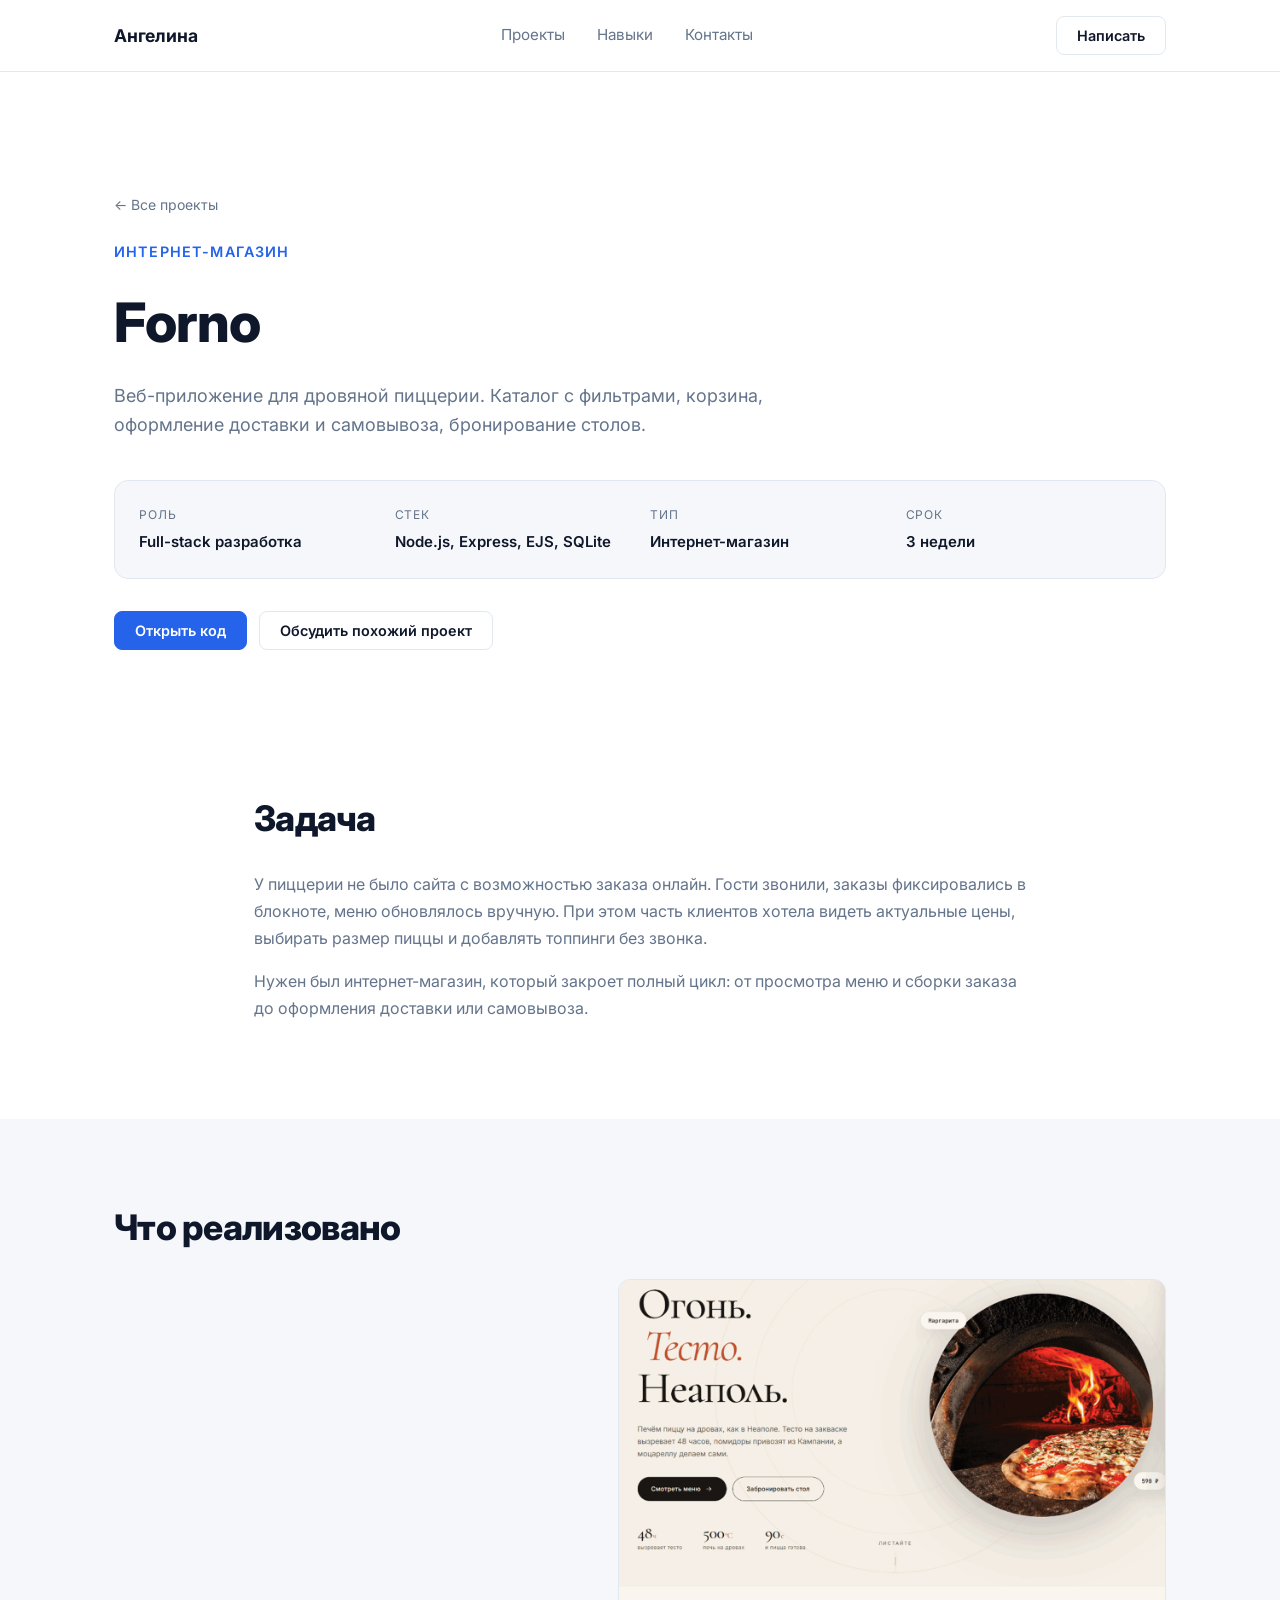
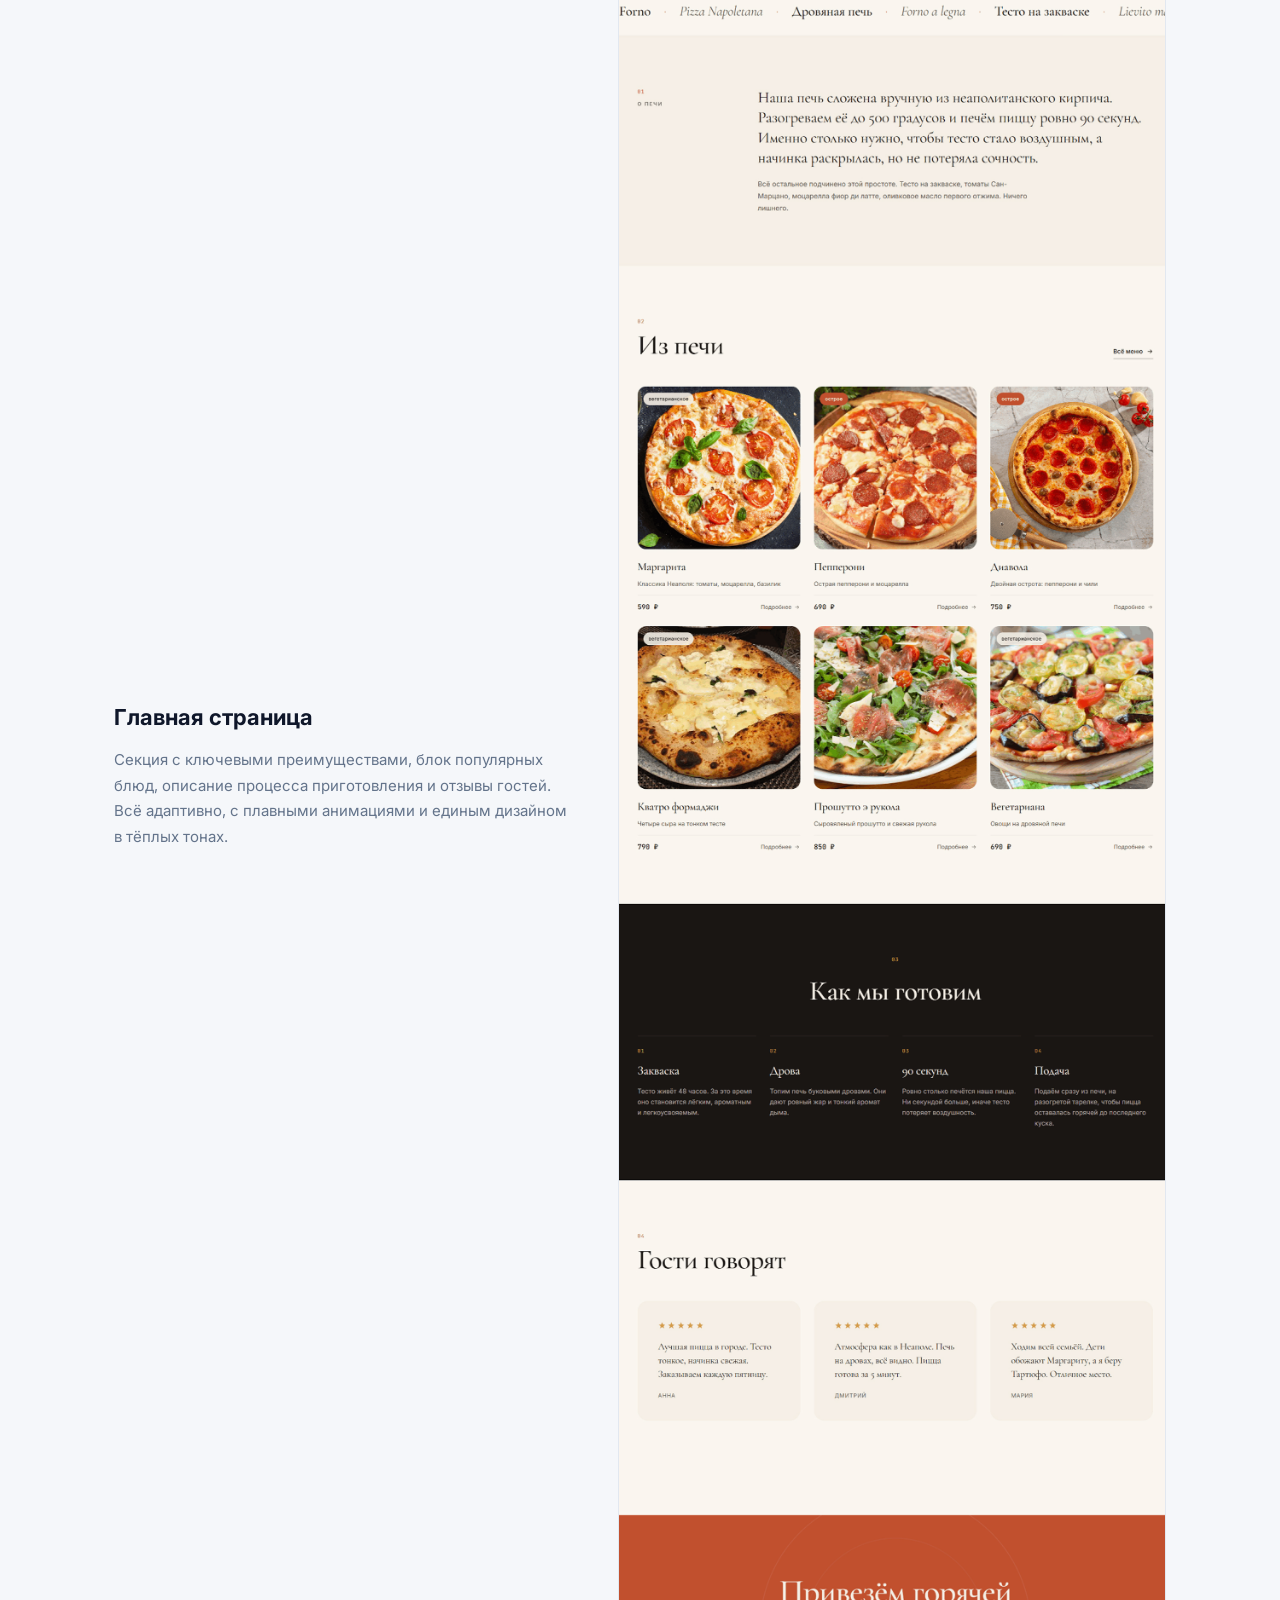
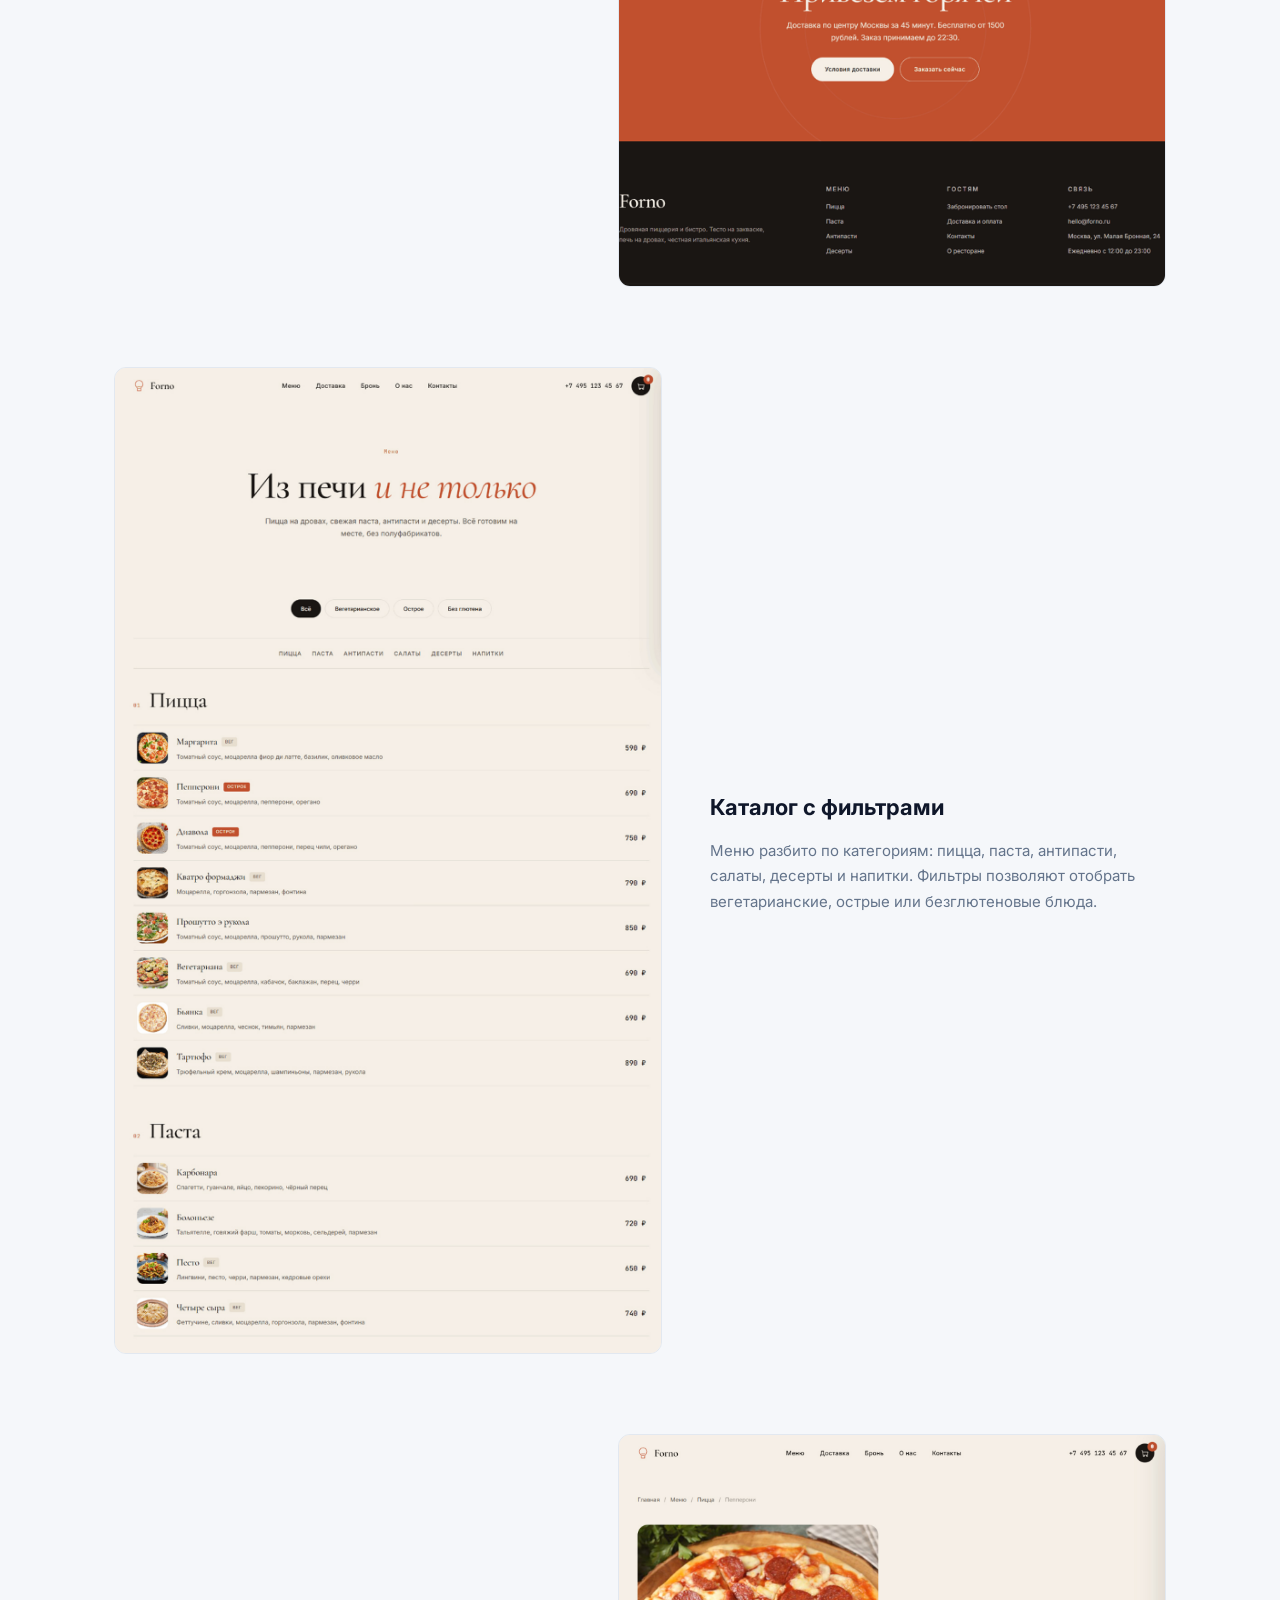
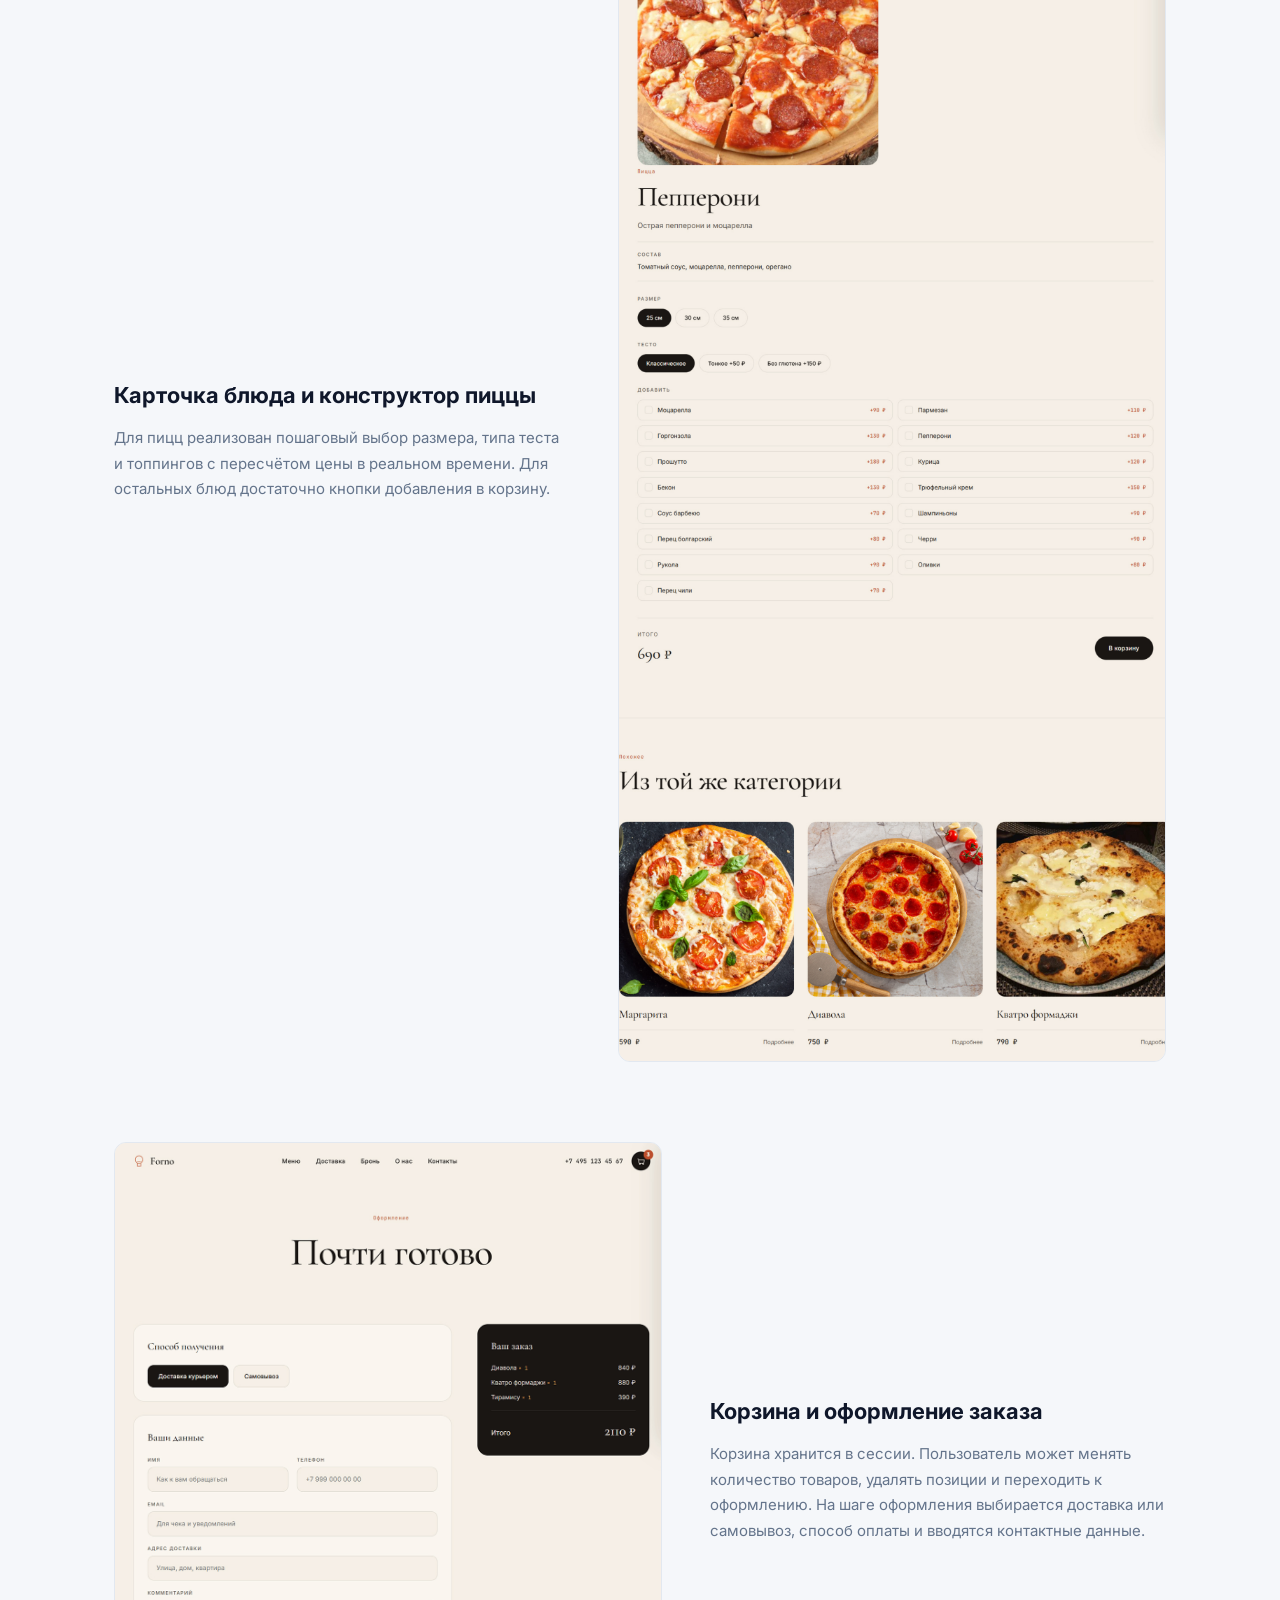
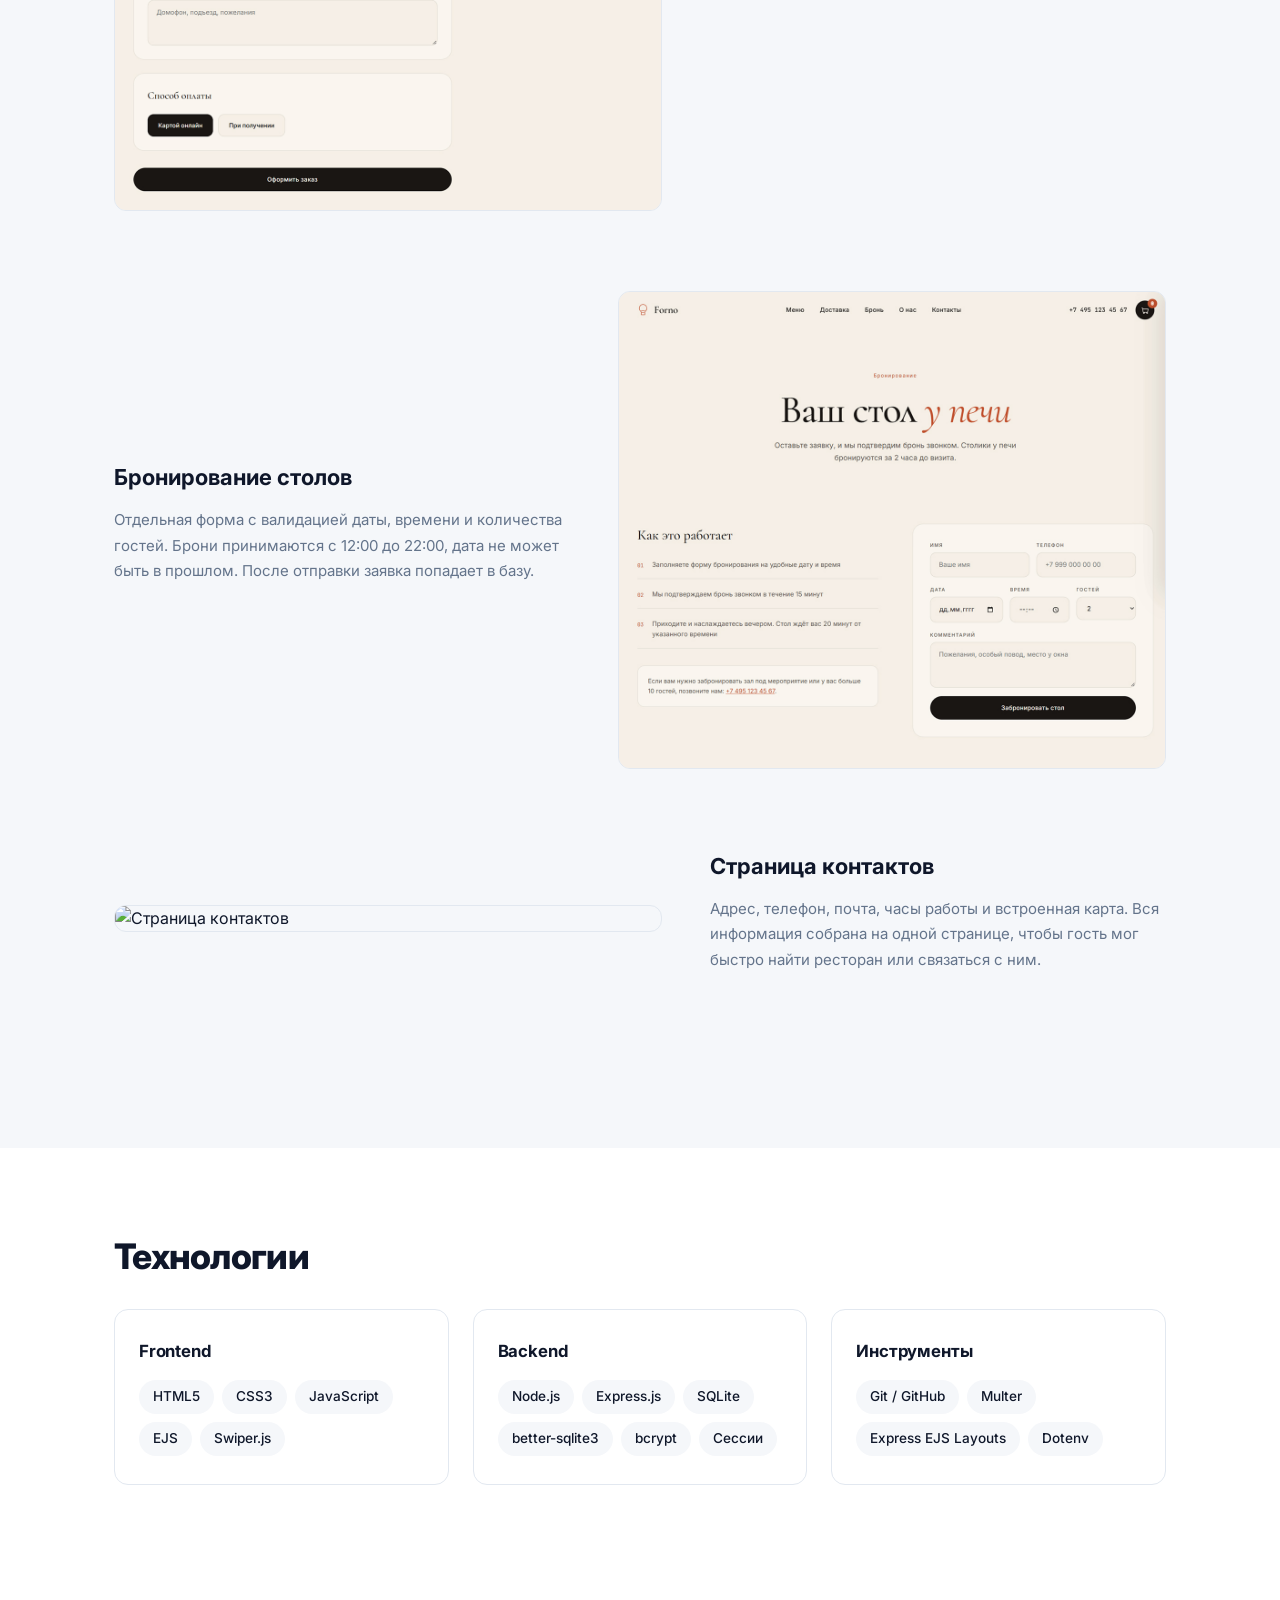
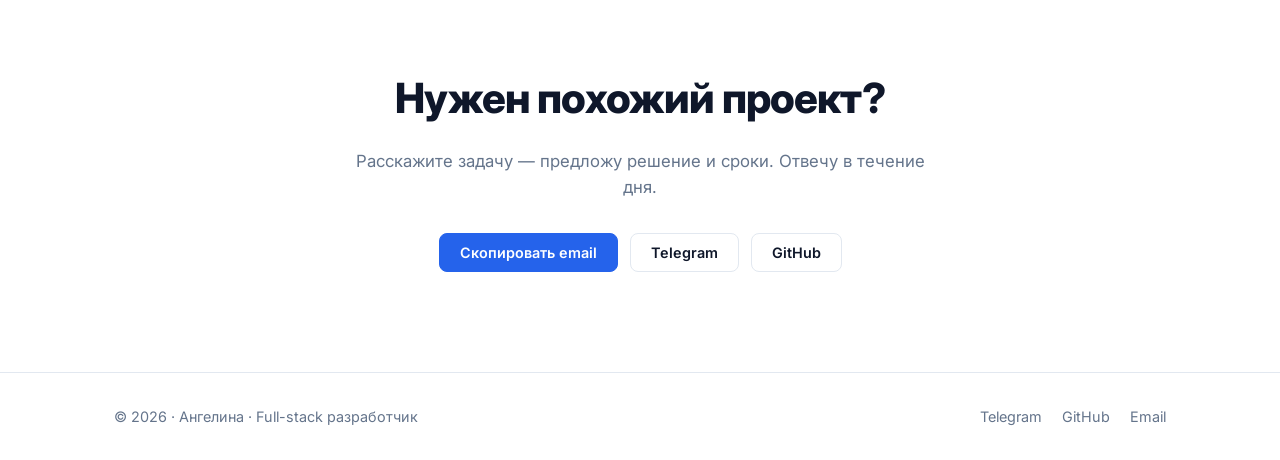
==== case-forno.html @ 330fa79c "//" ====
<!DOCTYPE html>
<html lang="ru">
<head>
<meta charset="UTF-8">
<meta name="viewport" content="width=device-width, initial-scale=1">
<title>Forno — интернет-магазин пиццерии | Ангелина</title>
<meta name="description" content="Кейс: разработка интернет-магазина для дровяной пиццерии. Каталог, корзина, оформление заказов, бронирование столов.">
<link rel="preconnect" href="https://fonts.googleapis.com">
<link rel="preconnect" href="https://fonts.gstatic.com" crossorigin>
<link href="https://fonts.googleapis.com/css2?family=Inter:wght@400;500;600;700&family=JetBrains+Mono:wght@400;500&display=swap" rel="stylesheet">
<link rel="stylesheet" href="css/style.css">
</head>
<body>

<header class="header">
  <div class="container header__inner">
    <a href="index.html" class="header__brand">Ангелина</a>
    <nav class="header__nav">
      <a href="index.html#projects">Проекты</a>
      <a href="index.html#skills">Навыки</a>
      <a href="index.html#contacts">Контакты</a>
    </nav>
    <a href="https://t.me/angelina_webdev" class="btn" target="_blank" rel="noopener">Написать</a>
  </div>
</header>

<main>

<section class="case-hero">
  <div class="container">
    <a href="index.html#projects" class="case-hero__back">← Все проекты</a>
    <p class="hero__label">Интернет-магазин</p>
    <h1 class="case-hero__title">Forno</h1>
    <p class="case-hero__text">
      Веб-приложение для дровяной пиццерии. Каталог с фильтрами, корзина,
      оформление доставки и самовывоза, бронирование столов.
    </p>

    <div class="case-hero__meta">
      <div><span>Роль</span><strong>Full-stack разработка</strong></div>
      <div><span>Стек</span><strong>Node.js, Express, EJS, SQLite</strong></div>
      <div><span>Тип</span><strong>Интернет-магазин</strong></div>
      <div><span>Срок</span><strong>3 недели</strong></div>
    </div>

    <div class="case-hero__actions">
      <a href="https://github.com/Angelina557744/forno-pizza" class="btn btn--solid" target="_blank" rel="noopener">Открыть код</a>
      <a href="https://t.me/angelina_webdev" class="btn" target="_blank" rel="noopener">Обсудить похожий проект</a>
    </div>
  </div>
</section>

<section class="case-section">
  <div class="container case-section__inner">
    <h2 class="case-section__title">Задача</h2>
    <p>
      У пиццерии не было сайта с возможностью заказа онлайн. Гости звонили,
      заказы фиксировались в блокноте, меню обновлялось вручную. При этом
      часть клиентов хотела видеть актуальные цены, выбирать размер пиццы
      и добавлять топпинги без звонка.
    </p>
    <p>
      Нужен был интернет-магазин, который закроет полный цикл: от просмотра
      меню и сборки заказа до оформления доставки или самовывоза.
    </p>
  </div>
</section>

<section class="case-section case-section--alt">
  <div class="container">
    <h2 class="case-section__title">Что реализовано</h2>

    <div class="case-feature">
      <div class="case-feature__text">
        <h3>Главная страница</h3>
        <p>
          Секция с ключевыми преимуществами, блок популярных блюд, описание
          процесса приготовления и отзывы гостей. Всё адаптивно, с плавными
          анимациями и единым дизайном в тёплых тонах.
        </p>
      </div>
      <div class="case-feature__img">
        <img src="img/forno-1.jpg" alt="Главная страница Forno" loading="lazy">
      </div>
    </div>

    <div class="case-feature case-feature--reverse">
      <div class="case-feature__text">
        <h3>Каталог с фильтрами</h3>
        <p>
          Меню разбито по категориям: пицца, паста, антипасти, салаты,
          десерты и напитки. Фильтры позволяют отобрать вегетарианские,
          острые или безглютеновые блюда.
        </p>
      </div>
      <div class="case-feature__img">
        <img src="img/forno-2.jpg" alt="Каталог с фильтрами" loading="lazy">
      </div>
    </div>

    <div class="case-feature">
      <div class="case-feature__text">
        <h3>Карточка блюда и конструктор пиццы</h3>
        <p>
          Для пицц реализован пошаговый выбор размера, типа теста и топпингов
          с пересчётом цены в реальном времени. Для остальных блюд достаточно
          кнопки добавления в корзину.
        </p>
      </div>
      <div class="case-feature__img">
        <img src="img/forno-3.jpg" alt="Карточка блюда" loading="lazy">
      </div>
    </div>

    <div class="case-feature case-feature--reverse">
      <div class="case-feature__text">
        <h3>Корзина и оформление заказа</h3>
        <p>
          Корзина хранится в сессии. Пользователь может менять количество
          товаров, удалять позиции и переходить к оформлению. На шаге
          оформления выбирается доставка или самовывоз, способ оплаты
          и вводятся контактные данные.
        </p>
      </div>
      <div class="case-feature__img">
        <img src="img/forno-4.jpg" alt="Корзина и оформление заказа" loading="lazy">
      </div>
    </div>

    <div class="case-feature">
      <div class="case-feature__text">
        <h3>Бронирование столов</h3>
        <p>
          Отдельная форма с валидацией даты, времени и количества гостей.
          Брони принимаются с 12:00 до 22:00, дата не может быть в прошлом.
          После отправки заявка попадает в базу.
        </p>
      </div>
      <div class="case-feature__img">
        <img src="img/forno-5.jpg" alt="Бронирование столов" loading="lazy">
      </div>
    </div>

    <div class="case-feature case-feature--reverse">
      <div class="case-feature__text">
        <h3>Страница контактов</h3>
        <p>
          Адрес, телефон, почта, часы работы и встроенная карта.
          Вся информация собрана на одной странице, чтобы гость мог
          быстро найти ресторан или связаться с ним.
        </p>
      </div>
      <div class="case-feature__img">
        <img src="img/forno-6.jpg" alt="Страница контактов" loading="lazy">
      </div>
    </div>

  </div>
</section>

<section class="case-section">
  <div class="container">
    <h2 class="case-section__title">Технологии</h2>
    <div class="skills__groups">
      <div class="skills__group">
        <h3 class="skills__label">Frontend</h3>
        <ul class="skills__list">
          <li>HTML5</li><li>CSS3</li><li>JavaScript</li>
          <li>EJS</li><li>Swiper.js</li>
        </ul>
      </div>
      <div class="skills__group">
        <h3 class="skills__label">Backend</h3>
        <ul class="skills__list">
          <li>Node.js</li><li>Express.js</li><li>SQLite</li>
          <li>better-sqlite3</li><li>bcrypt</li><li>Сессии</li>
        </ul>
      </div>
      <div class="skills__group">
        <h3 class="skills__label">Инструменты</h3>
        <ul class="skills__list">
          <li>Git / GitHub</li><li>Multer</li>
          <li>Express EJS Layouts</li><li>Dotenv</li>
        </ul>
      </div>
    </div>
  </div>
</section>

<section class="cta">
  <div class="container cta__inner">
    <h2 class="cta__title">Нужен похожий проект?</h2>
    <p class="cta__text">Расскажите задачу — предложу решение и сроки. Отвечу в течение дня.</p>
    <div class="cta__actions">
      <button class="btn btn--solid copy-email" data-email="a.webdev@mail.ru">Скопировать email</button>
      <a href="https://t.me/angelina_webdev" class="btn" target="_blank" rel="noopener">Telegram</a>
      <a href="https://github.com/angelina557744" class="btn" target="_blank" rel="noopener">GitHub</a>
    </div>
  </div>
</section>

</main>

<footer class="footer">
  <div class="container footer__inner">
    <span>© 2026 · Ангелина · Full-stack разработчик</span>
    <div class="footer__links">
      <a href="https://t.me/angelina_webdev" target="_blank" rel="noopener">Telegram</a>
      <a href="https://github.com/angelina557744" target="_blank" rel="noopener">GitHub</a>
      <a href="mailto:a.webdev@mail.ru">Email</a>
    </div>
  </div>
</footer>

<script data-goatcounter="https://angelina557744.goatcounter.com/count"
        async src="//gc.zgo.at/count.js"></script>
<script src="js/script.js"></script>

</body>
</html>
---- css/style.css ----
/* ============ RESET ============ */
*,*::before,*::after{box-sizing:border-box;margin:0;padding:0}

:root{
  --bg:#ffffff;
  --bg-soft:#f5f7fa;
  --text:#0f172a;
  --text-soft:#64748b;
  --accent:#2563eb;
  --accent-hover:#1d4ed8;
  --border:#e2e8f0;
  --radius:14px;
}

html{scroll-behavior:smooth}

body{
  font-family:'Inter',-apple-system,BlinkMacSystemFont,'Segoe UI',sans-serif;
  background:var(--bg);
  color:var(--text);
  line-height:1.6;
  font-size:16px;
  -webkit-font-smoothing:antialiased;
}

img{max-width:100%;display:block}
a{color:inherit;text-decoration:none}
ul{list-style:none}

.container{max-width:1100px;margin:0 auto;padding:0 24px}


/* ============ HEADER ============ */
.header{
  position:sticky;top:0;z-index:50;
  background:rgba(255,255,255,.85);
  backdrop-filter:blur(12px);
  border-bottom:1px solid var(--border);
}
.header__inner{
  display:flex;align-items:center;justify-content:space-between;
  padding:16px 24px;gap:20px;
}
.header__brand{
  font:700 1.1rem 'Inter';
  color:var(--text);
  letter-spacing:-.01em;
}
.header__nav{display:none;gap:32px}
@media(min-width:768px){.header__nav{display:flex}}
.header__nav a{
  font-size:.95rem;color:var(--text-soft);
  transition:color .2s;
}
.header__nav a:hover{color:var(--accent)}


/* ============ BUTTONS ============ */
.btn{
  display:inline-flex;align-items:center;justify-content:center;
  padding:10px 20px;
  font:600 .9rem 'Inter';
  border-radius:8px;
  border:1px solid var(--border);
  background:#fff;
  color:var(--text);
  cursor:pointer;
  transition:all .2s;
  white-space:nowrap;
}
.btn:hover{
  border-color:var(--accent);
  color:var(--accent);
}
.btn--solid{
  background:var(--accent);
  border-color:var(--accent);
  color:#fff;
}
.btn--solid:hover{
  background:var(--accent-hover);
  border-color:var(--accent-hover);
  color:#fff;
}
.copy-email.is-copied{
  background:#10b981 !important;
  border-color:#10b981 !important;
  color:#fff !important;
}


/* ============ HERO ============ */
.hero{
  padding:80px 0 100px;
  background:var(--bg-soft);
}
.hero__inner{
  display:grid;
  grid-template-columns:1fr;
  gap:48px;
  align-items:center;
}
@media(min-width:768px){
  .hero__inner{grid-template-columns:1.4fr 1fr;gap:80px}
}

.hero__label{
  font-size:.9rem;
  font-weight:600;
  color:var(--accent);
  text-transform:uppercase;
  letter-spacing:.08em;
  margin-bottom:16px;
}
.hero__title{
  font-size:clamp(2rem,5vw,3.2rem);
  font-weight:800;
  letter-spacing:-.02em;
  line-height:1.1;
  margin-bottom:20px;
}
.hero__text{
  font-size:1.05rem;
  color:var(--text-soft);
  max-width:52ch;
  margin-bottom:32px;
}
.hero__actions{
  display:flex;flex-wrap:wrap;gap:12px;
}

.hero__right{
  display:flex;justify-content:center;align-items:center;
}


/* ============ ТЕРМИНАЛ ============ */
.hero__terminal{
  width:100%;
  max-width:420px;
  background:#0f172a;
  border-radius:12px;
  overflow:hidden;
  box-shadow:0 24px 60px -20px rgba(15,23,42,.45);
  font-family:'JetBrains Mono',monospace;
  transform:rotate(-1deg);
  transition:transform .4s cubic-bezier(.2,.7,.2,1),box-shadow .4s;
}
.hero__terminal:hover{
  transform:rotate(0deg) translateY(-4px);
  box-shadow:0 32px 80px -20px rgba(15,23,42,.55);
}

.hero__terminal-bar{
  display:flex;align-items:center;gap:6px;
  padding:10px 14px;
  background:#1e293b;
  border-bottom:1px solid #334155;
}
.hero__terminal-bar span{
  width:10px;height:10px;border-radius:50%;
  background:#475569;
}
.hero__terminal-bar span:nth-child(1){background:#ef4444}
.hero__terminal-bar span:nth-child(2){background:#eab308}
.hero__terminal-bar span:nth-child(3){background:#22c55e}
.hero__terminal-bar em{
  margin-left:auto;
  font-size:.7rem;
  color:#94a3b8;
  font-style:normal;
  letter-spacing:.02em;
}

.hero__terminal-body{
  padding:18px 20px 22px;
  font-size:.82rem;
  line-height:1.85;
  color:#e2e8f0;
  overflow-x:auto;
}
.hero__terminal-body p{margin:0;white-space:nowrap}
.t-prompt{color:#22c55e}
.t-out{color:#94a3b8}
.t-out--indent{padding-left:20px}
.t-green{color:#4ade80}
.t-yellow{color:#facc15}

.t-cursor{
  display:inline-block;
  width:8px;height:13px;
  background:#4ade80;
  vertical-align:middle;
  animation:blink 1s steps(1) infinite;
}
@keyframes blink{50%{opacity:0}}


/* ============ SECTION HEAD ============ */
.section__head{
  text-align:center;
  margin-bottom:56px;
}
.section__title{
  font-size:clamp(1.8rem,4vw,2.6rem);
  font-weight:800;
  letter-spacing:-.02em;
  margin-bottom:12px;
}
.section__sub{
  color:var(--text-soft);
  font-size:1.05rem;
}


/* ============ PROJECTS ============ */
.projects{padding:80px 0}

.projects__grid{
  display:grid;
  grid-template-columns:1fr;
  gap:32px;
}
@media(min-width:700px){
  .projects__grid{grid-template-columns:repeat(2,1fr)}
}
@media(min-width:1000px){
  .projects__grid{grid-template-columns:repeat(3,1fr)}
}

.project{
  background:#fff;
  border:1px solid var(--border);
  border-radius:var(--radius);
  overflow:hidden;
  display:flex;
  flex-direction:column;
  transition:transform .25s,box-shadow .25s,border-color .25s;
}
.project:hover{
  transform:translateY(-4px);
  border-color:#cbd5e1;
  box-shadow:0 12px 32px -12px rgba(15,23,42,.15);
}

.project__link{display:block}

.project__image{
  width:100%;
  aspect-ratio:16/10;
  overflow:hidden;
  background:var(--bg-soft);
}
.project__image img{
  width:100%;height:100%;
  object-fit:cover;
  object-position:top center;
  display:block;
  transition:transform .4s;
}
.project:hover .project__image img{transform:scale(1.04)}

.project__body{padding:20px 22px 16px}

.project__tag{
  display:inline-block;
  padding:3px 10px;
  background:#eff6ff;
  color:var(--accent);
  font-size:.7rem;
  font-weight:700;
  text-transform:uppercase;
  letter-spacing:.06em;
  border-radius:6px;
  margin-bottom:10px;
}
.project__title{
  font-size:1.15rem;
  font-weight:700;
  letter-spacing:-.01em;
  margin-bottom:8px;
}
.project__desc{
  font-size:.92rem;
  color:var(--text-soft);
  line-height:1.5;
}

/* Кнопки в карточке проекта */
.project__links {
  display: flex;
  gap: 8px;
  padding: 0 22px 20px;
  margin-top: auto;
}

.project__btn {
  display: inline-flex;
  align-items: center;
  justify-content: center;
  padding: 8px 16px;
  font-size: .85rem;
  font-weight: 600;
  border-radius: 8px;
  border: 1px solid transparent;
  text-decoration: none;
  cursor: pointer;
  transition: background-color .2s, border-color .2s, color .2s;
}

.project__btn--solid {
  background: var(--accent);
  border-color: var(--accent);
  color: #fff;
}

.project__btn--solid:hover {
  background: var(--accent-hover);
  border-color: var(--accent-hover);
  color: #fff;
}

.project__btn--ghost {
  background: #fff;
  border-color: var(--border);
  color: var(--text);
}

.project__btn--ghost:hover {
  border-color: var(--accent);
  color: var(--accent);
}


/* ============ SKILLS ============ */
.skills{
  padding:80px 0;
  background:var(--bg-soft);
}
.skills__groups{
  display:grid;
  grid-template-columns:1fr;
  gap:24px;
}
@media(min-width:768px){
  .skills__groups{grid-template-columns:repeat(3,1fr)}
}
.skills__group{
  background:#fff;
  border:1px solid var(--border);
  border-radius:var(--radius);
  padding:28px 24px;
}
.skills__label{
  font-size:1.05rem;
  font-weight:700;
  margin-bottom:16px;
  letter-spacing:-.01em;
}
.skills__list{
  display:flex;flex-wrap:wrap;gap:8px;
}
.skills__list li{
  padding:6px 14px;
  background:var(--bg-soft);
  border-radius:999px;
  font-size:.85rem;
  color:var(--text);
  font-weight:500;
}


/* ============ CTA ============ */
.cta{
  padding:100px 0;
  text-align:center;
}
.cta__inner{max-width:640px;margin:0 auto}
.cta__title{
  font-size:clamp(1.8rem,4vw,2.6rem);
  font-weight:800;
  letter-spacing:-.02em;
  margin-bottom:16px;
}
.cta__text{
  color:var(--text-soft);
  font-size:1.05rem;
  margin-bottom:32px;
}
.cta__actions{
  display:flex;
  justify-content:center;
  flex-wrap:wrap;
  gap:12px;
}


/* ============ FOOTER ============ */
.footer{
  border-top:1px solid var(--border);
  padding:32px 0;
  background:#fff;
}
.footer__inner{
  display:flex;
  flex-direction:column;
  gap:16px;
  align-items:center;
  text-align:center;
  font-size:.9rem;
  color:var(--text-soft);
}
@media(min-width:640px){
  .footer__inner{flex-direction:row;justify-content:space-between;text-align:left}
}
.footer__links{display:flex;gap:20px}
.footer__links a{
  color:var(--text-soft);
  transition:color .2s;
}
.footer__links a:hover{color:var(--accent)}


/* ============ MOBILE ============ */
@media(max-width:640px){
  .header__inner{padding:14px 20px}
  .header__nav{display:none}
  .hero{padding:60px 0 70px}
  .hero__terminal{max-width:100%;transform:none}
  .hero__terminal-body{font-size:.75rem;padding:16px 16px 18px}
  .hero__title{font-size:1.8rem}
}


/* ============================================================
   СТРАНИЦА КЕЙСА
   ============================================================ */

.case-hero{padding:120px 0 60px}

.case-hero__back{
  display:inline-block;
  margin-bottom:24px;
  font-size:14px;
  color:var(--text-soft);
  transition:color .2s;
}
.case-hero__back:hover{color:var(--accent)}

.case-hero__title{
  font-size:clamp(2rem,5vw,3.4rem);
  font-weight:800;
  letter-spacing:-.02em;
  margin:8px 0 16px;
}
.case-hero__text{
  max-width:720px;
  font-size:18px;
  line-height:1.6;
  color:var(--text-soft);
}
.case-hero__meta{
  display:grid;
  grid-template-columns:repeat(auto-fit,minmax(180px,1fr));
  gap:20px;
  margin:40px 0 32px;
  padding:24px;
  border:1px solid var(--border);
  border-radius:var(--radius);
  background:var(--bg-soft);
}
.case-hero__meta div{
  display:flex;
  flex-direction:column;
  gap:6px;
}
.case-hero__meta span{
  font-size:12px;
  text-transform:uppercase;
  letter-spacing:.08em;
  color:var(--text-soft);
}
.case-hero__meta strong{
  font-size:15px;
  font-weight:600;
}
.case-hero__actions{
  display:flex;
  gap:12px;
  flex-wrap:wrap;
}


/* ===== Секции кейса ===== */
.case-section{padding:80px 0}
.case-section--alt{background:var(--bg-soft)}
.case-section__inner{max-width:820px}
.case-section__title{
  font-size:clamp(1.5rem,3vw,2.2rem);
  font-weight:800;
  letter-spacing:-.02em;
  margin-bottom:24px;
}
.case-section p{
  font-size:16px;
  line-height:1.7;
  color:var(--text-soft);
  margin-bottom:16px;
}


/* ===== Блоки "фича + скриншот" ===== */
.case-feature{
  display:grid;
  grid-template-columns:1fr 1.2fr;
  gap:48px;
  align-items:center;
  margin-bottom:80px;
}
.case-feature--reverse{
  grid-template-columns:1.2fr 1fr;
}
.case-feature--reverse .case-feature__text{order:2}
.case-feature--reverse .case-feature__img{order:1}

.case-feature__text h3{
  font-size:22px;
  font-weight:700;
  margin-bottom:12px;
}
.case-feature__text p{
  font-size:15px;
  line-height:1.7;
  color:var(--text-soft);
}
.case-feature__img img{
  width:100%;
  border-radius:12px;
  border:1px solid var(--border);
  display:block;
}

@media(max-width:860px){
  .case-feature,
  .case-feature--reverse{
    grid-template-columns:1fr;
    gap:20px;
    margin-bottom:56px;
  }
  .case-feature--reverse .case-feature__text{order:1}
  .case-feature--reverse .case-feature__img{order:2}
}
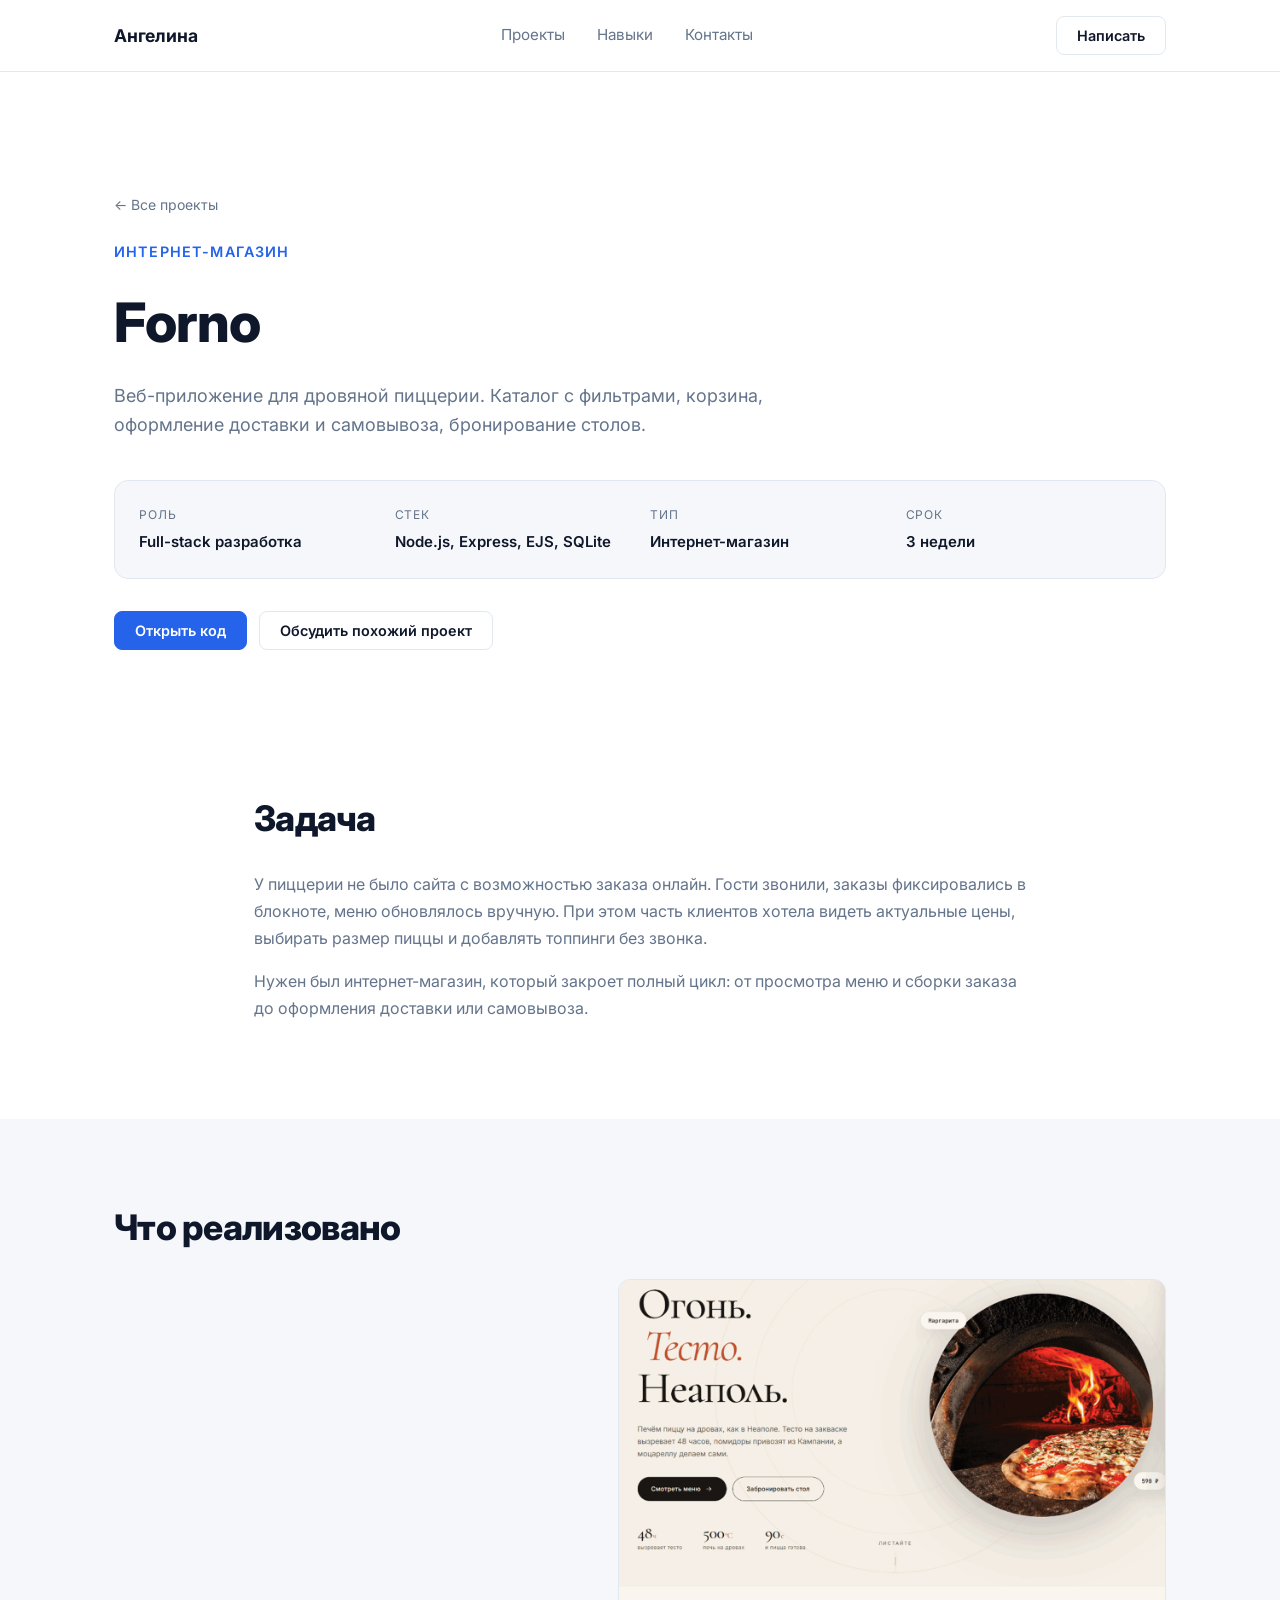
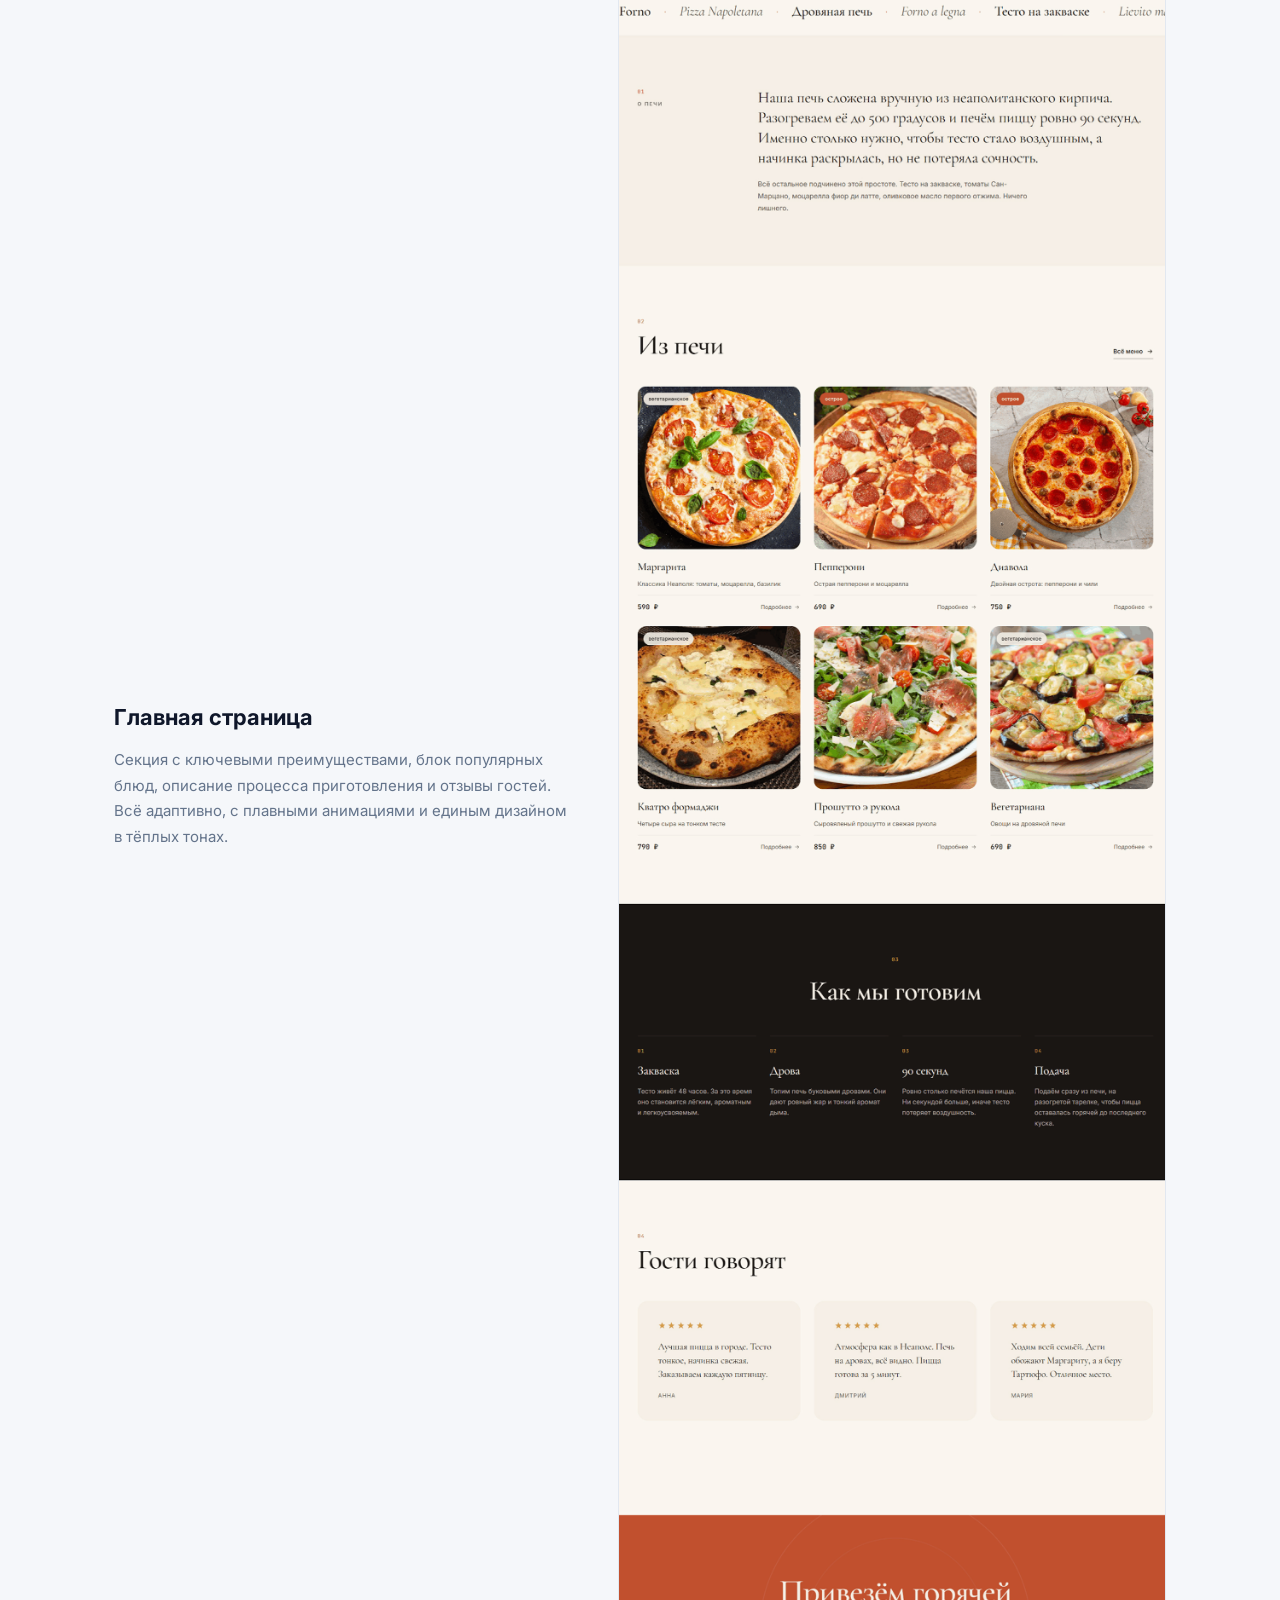
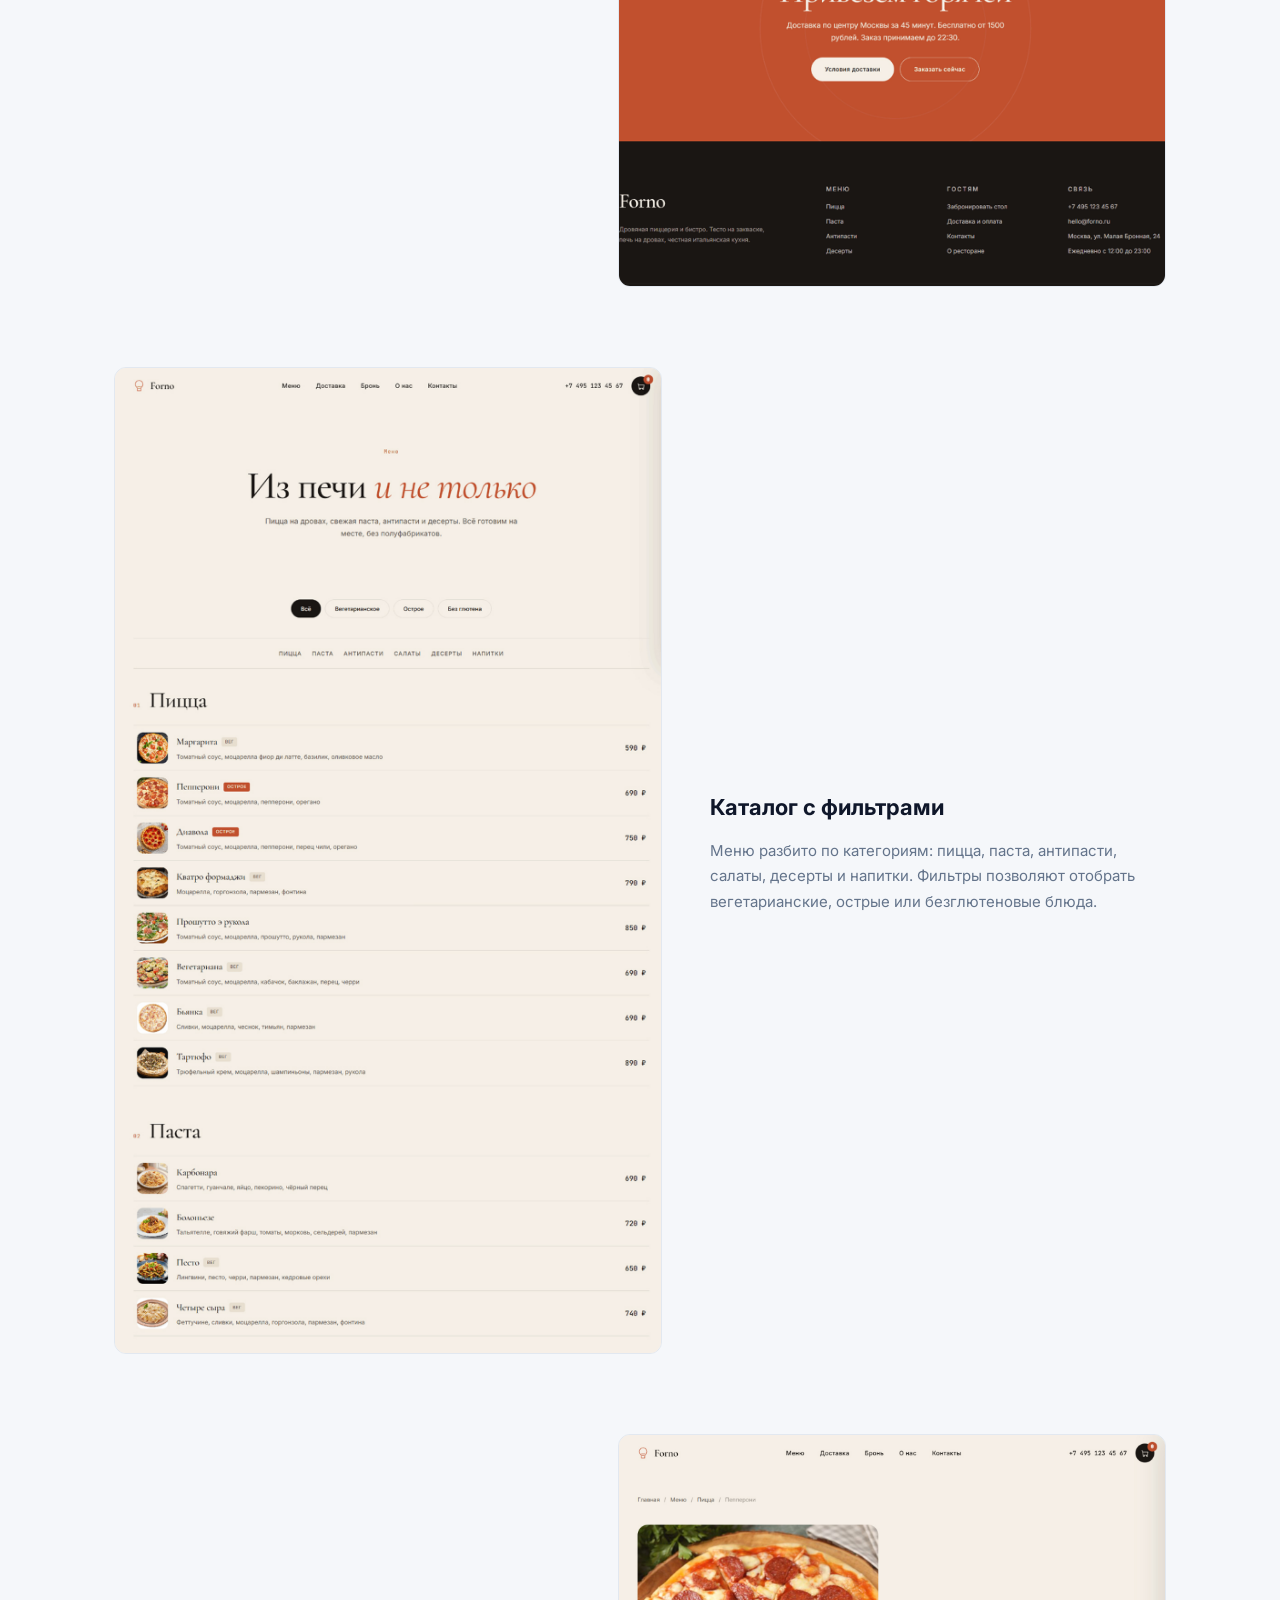
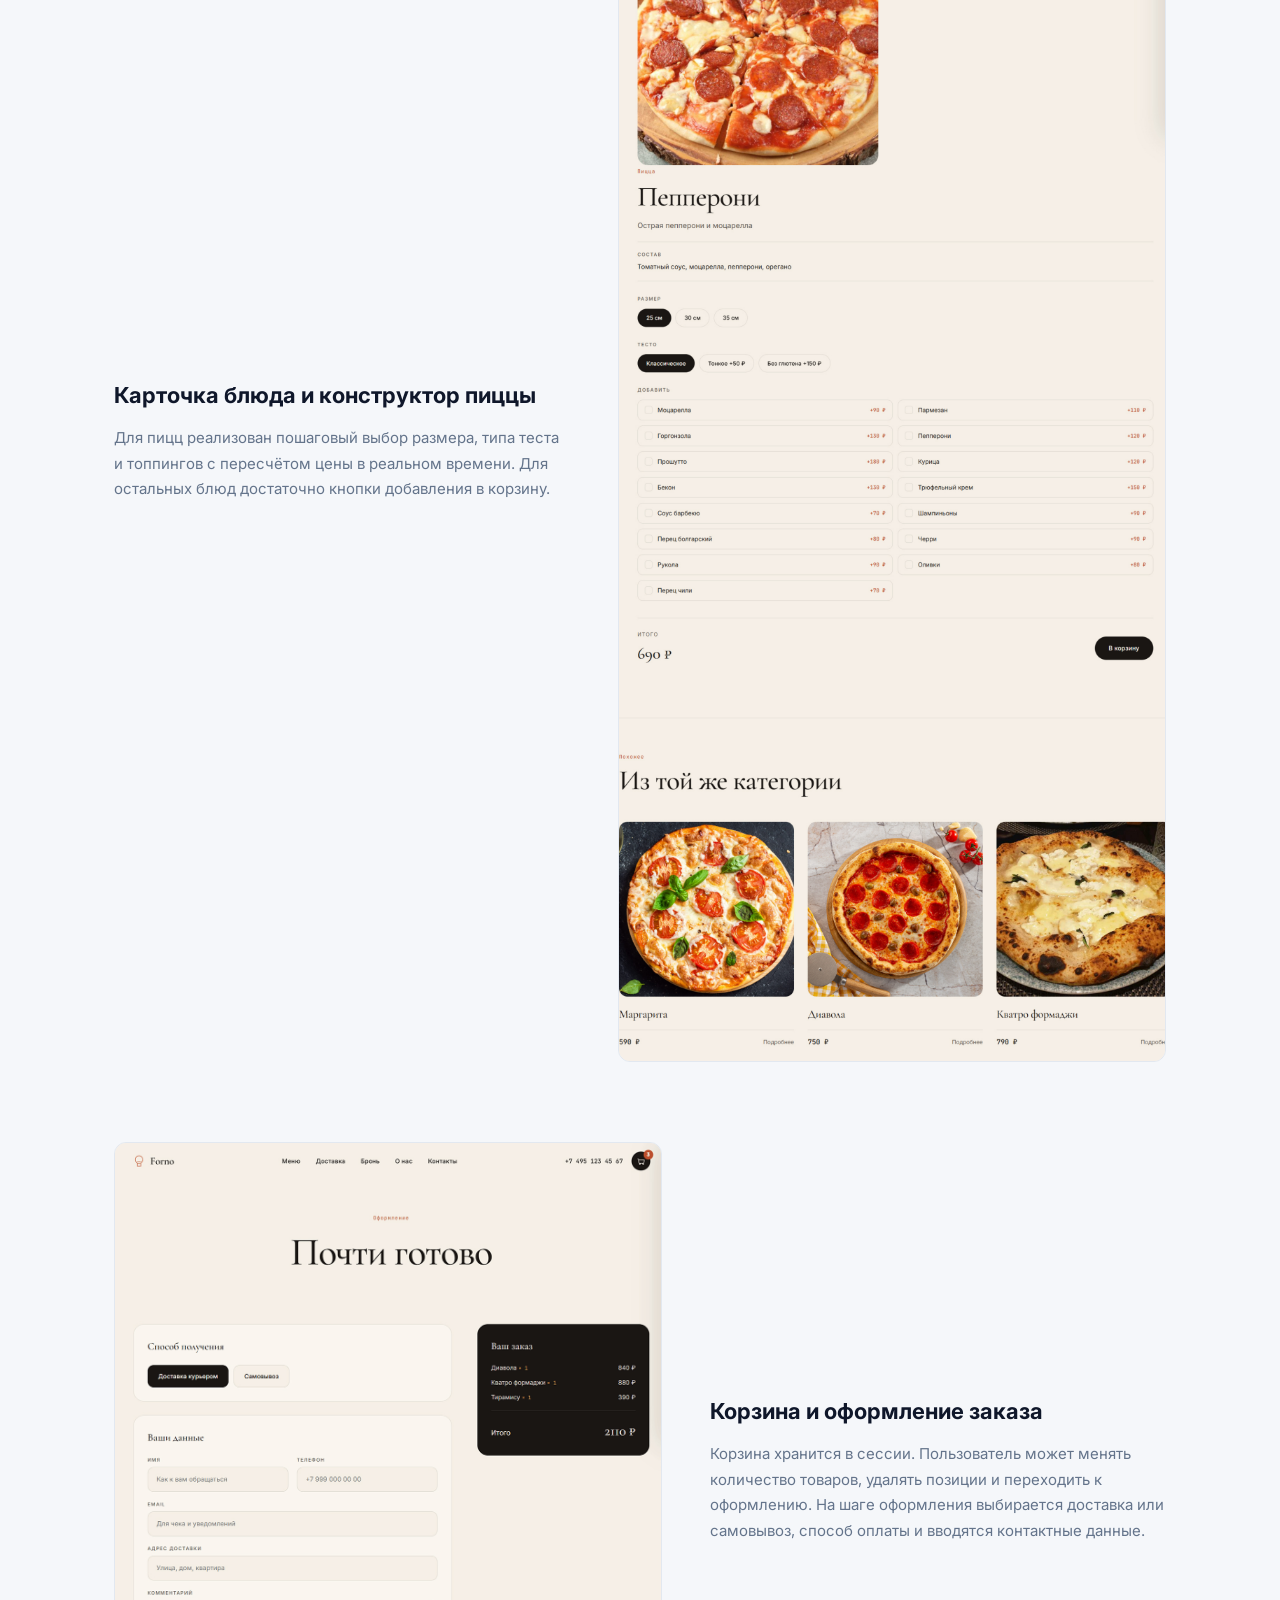
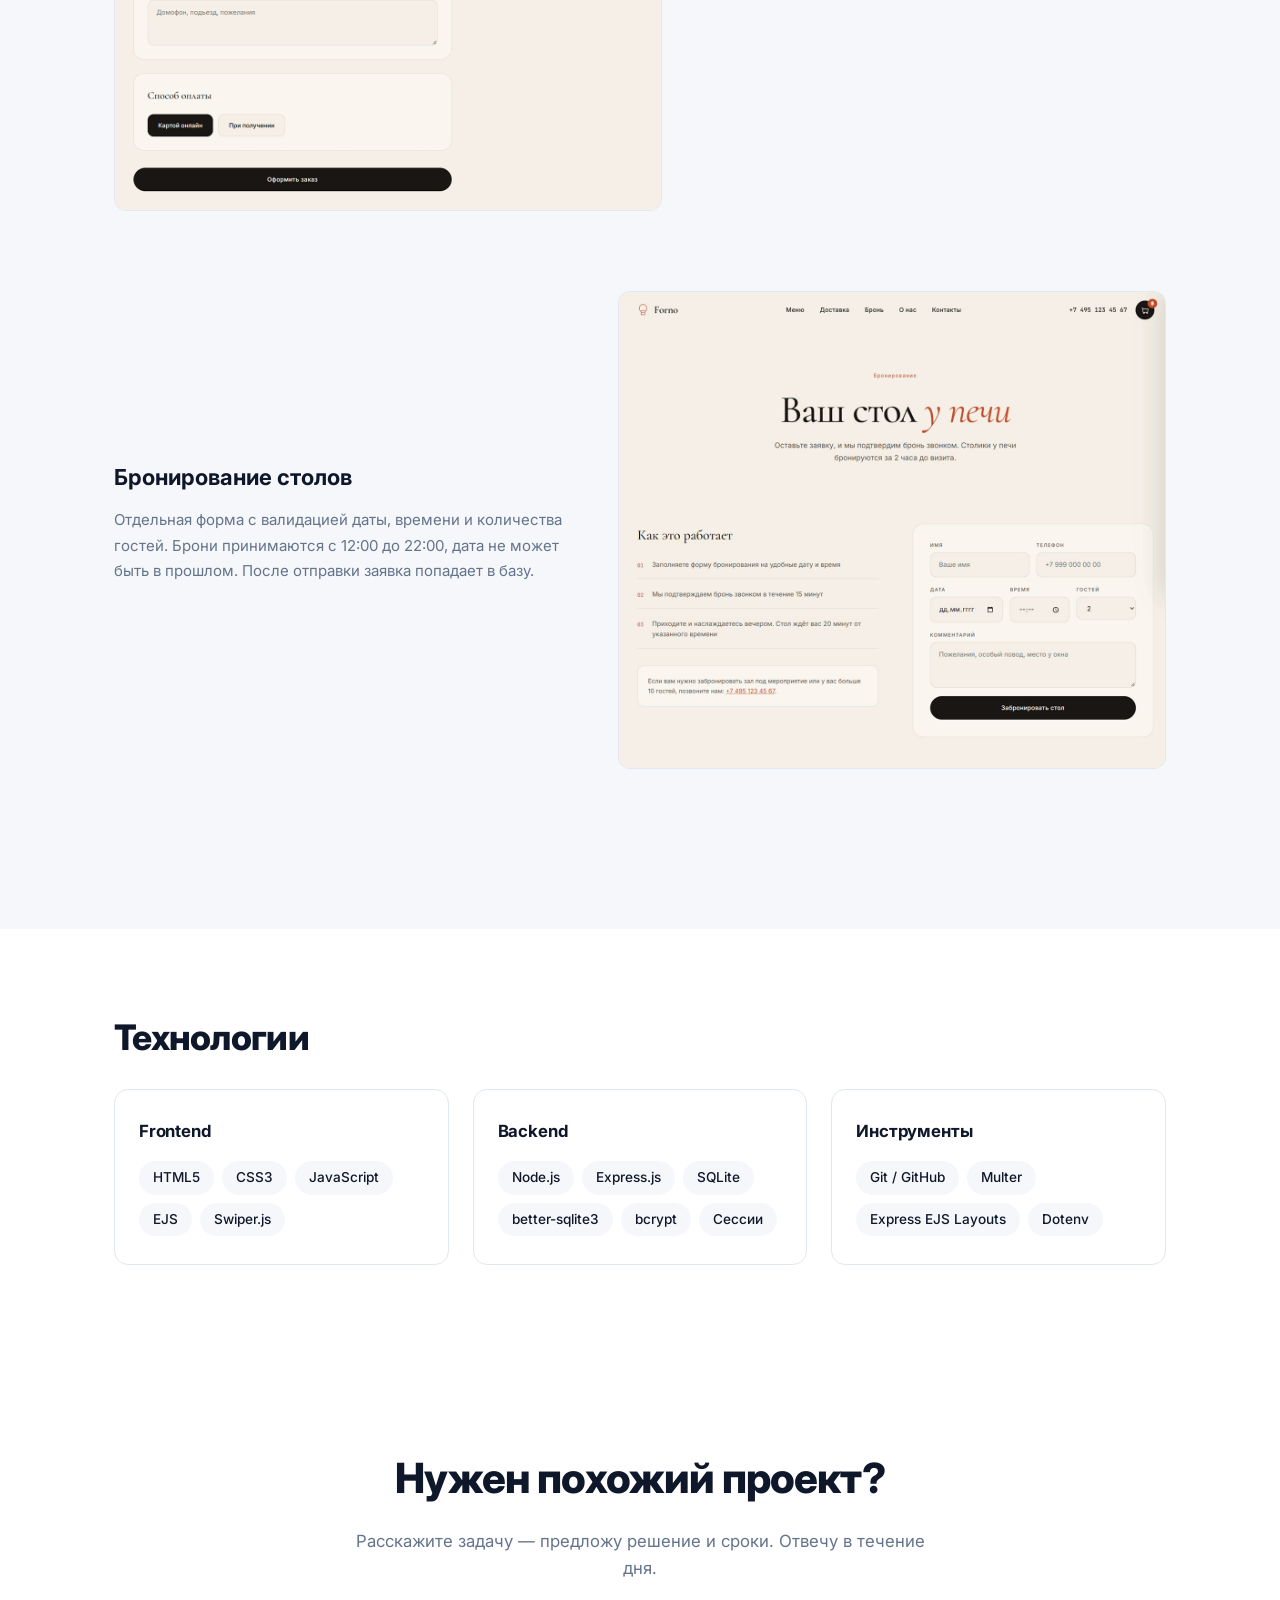
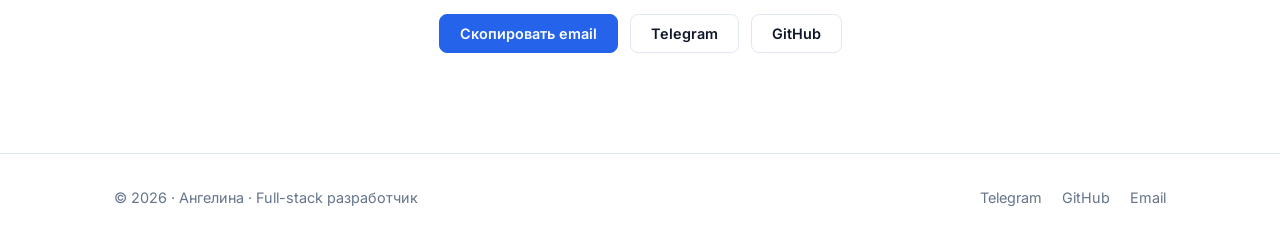
==== commit 854c1c95: "/" ====
--- a/case-forno.html
+++ b/case-forno.html
@@ -141,19 +141,6 @@
       </div>
     </div>
 
-    <div class="case-feature case-feature--reverse">
-      <div class="case-feature__text">
-        <h3>Страница контактов</h3>
-        <p>
-          Адрес, телефон, почта, часы работы и встроенная карта.
-          Вся информация собрана на одной странице, чтобы гость мог
-          быстро найти ресторан или связаться с ним.
-        </p>
-      </div>
-      <div class="case-feature__img">
-        <img src="img/forno-6.jpg" alt="Страница контактов" loading="lazy">
-      </div>
-    </div>
 
   </div>
 </section>
